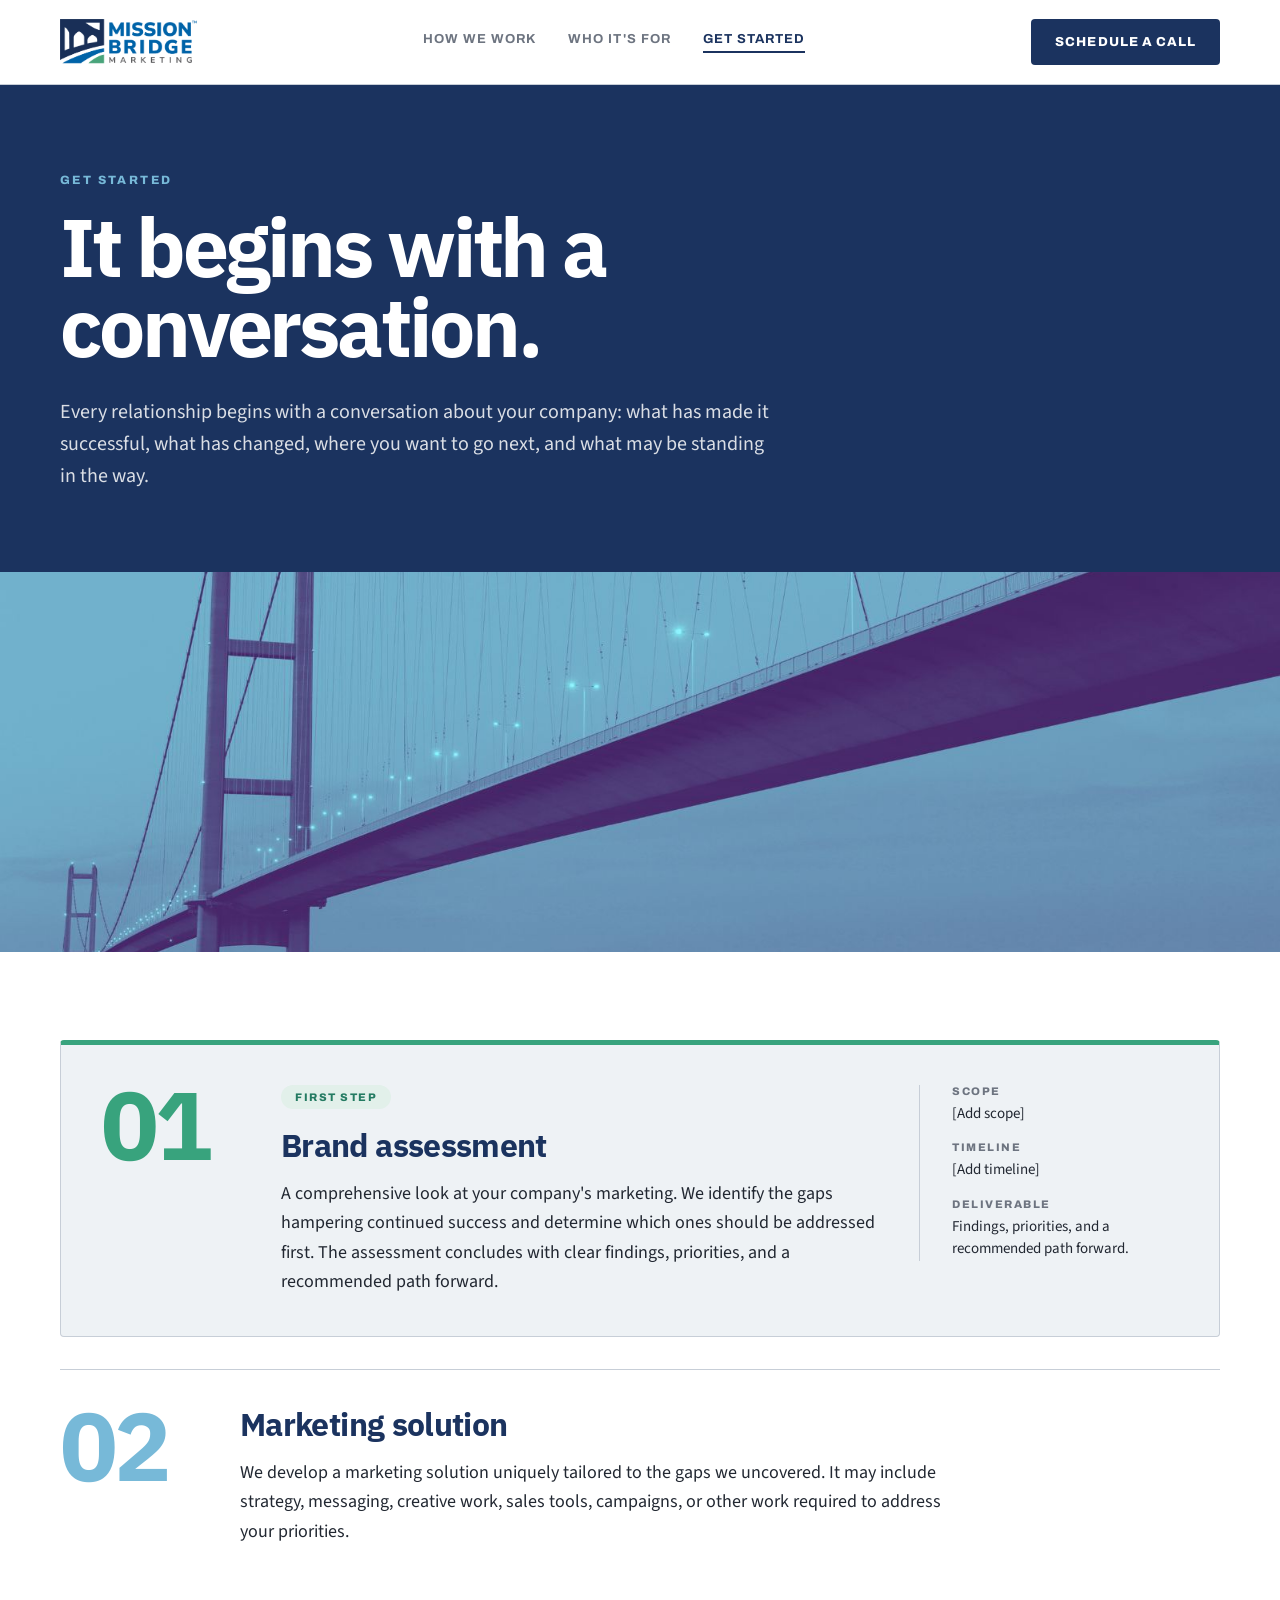
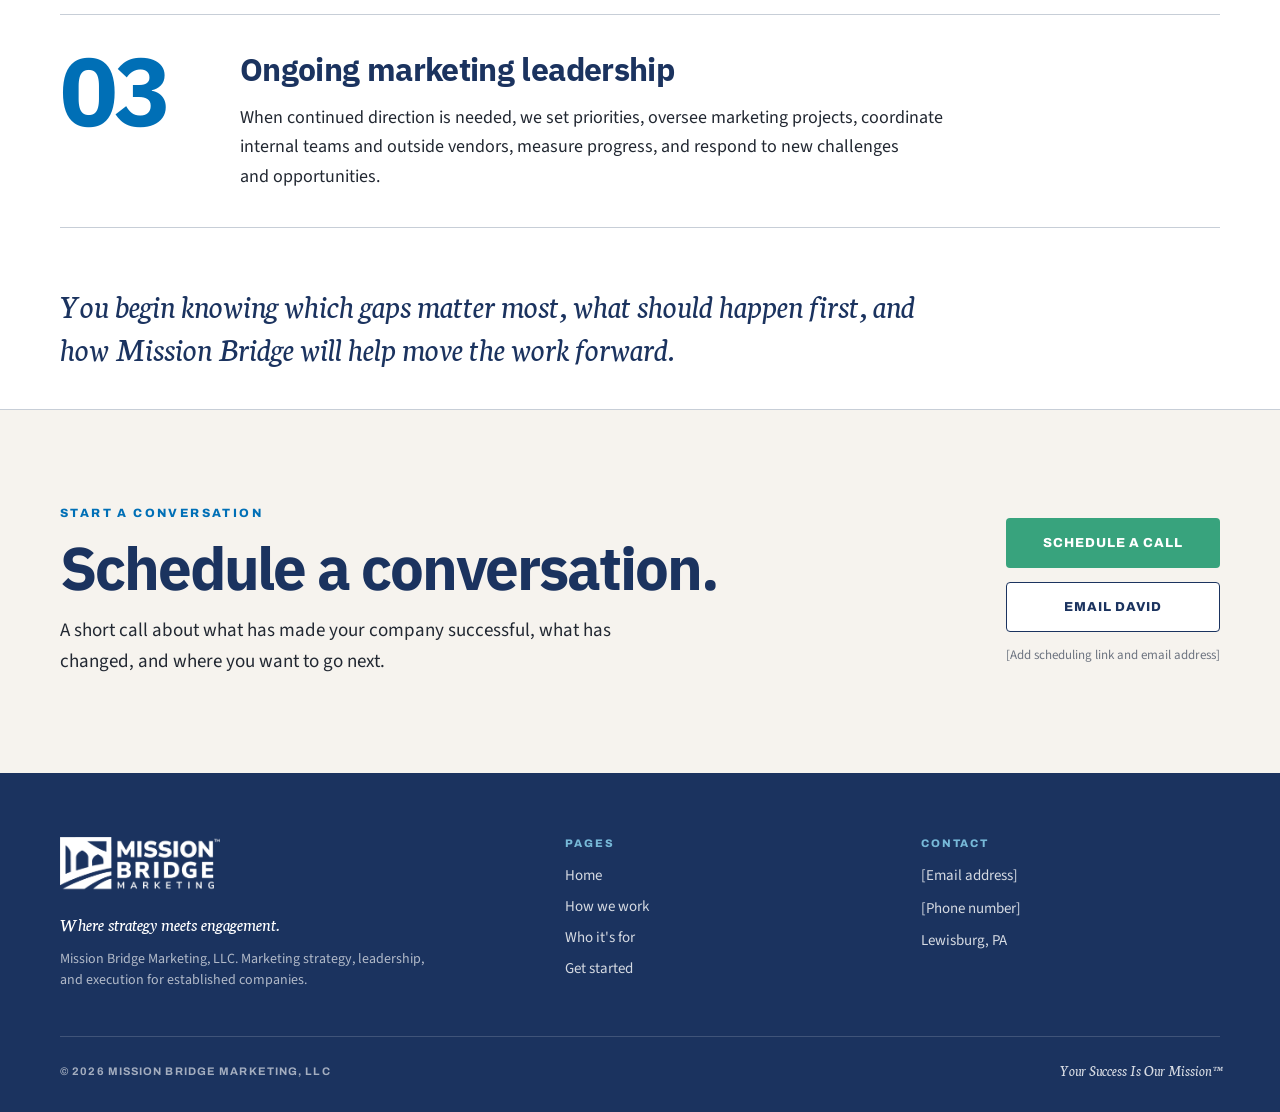
==== get-started.html @ 9111d2ae "Site comp" ====
<!doctype html>
<html lang="en">
<head>
<meta charset="utf-8">
<meta name="viewport" content="width=device-width, initial-scale=1">
<meta name="robots" content="noindex, nofollow">
<title>Get Started · Mission Bridge Marketing</title>
<link rel="stylesheet" href="colors_and_type.css">
<style>
  * { box-sizing: border-box; }
  html, body { margin: 0; padding: 0; }
  body { background: #fff; -webkit-font-smoothing: antialiased; text-rendering: optimizeLegibility; }
  a { color: #006FB6; text-decoration: none; }
  a:hover { color: #1B335F; }
  p { text-wrap: pretty; }
  .hv0:hover{color: #1B335F !important}
  .hv1:hover{color: #1B335F !important}
  .hv2:hover{color: #1B335F !important}
  .hv3:hover{background: #16294c !important;box-shadow: 0 6px 18px rgba(27,51,95,0.10) !important;color: #fff !important}
  .hv4:hover{background: #2f9070 !important;color: #fff !important}
  .hv5:hover{box-shadow: 0 6px 18px rgba(27,51,95,0.10) !important;color: #1B335F !important}
  .hv6:hover{color: #fff !important}
  .hv7:hover{color: #fff !important}
  .hv8:hover{color: #fff !important}
  .hv9:hover{color: #fff !important}

  @media (max-width: 900px) {
    header nav { display: none !important; }
    [style*="padding: 0 40px"] { padding-left: 20px !important; padding-right: 20px !important; }
    [style*="grid-template-columns"] { grid-template-columns: 1fr !important; gap: 32px !important; }
    [style*="border-left: 1px solid var(--mbm-line)"] { border-left: 0 !important; padding-left: 0 !important; }
    h1 { font-size: 48px !important; }
    h2 { font-size: 34px !important; }
    p[style*="font-size: 54px"], p[style*="font-size: 38px"], p[style*="font-size: 34px"] { font-size: 28px !important; }
    [style*="font-size: 96px"] { font-size: 56px !important; }
    [style*="padding: 116px 0"], [style*="padding: 104px 0"], [style*="padding: 96px 0"], [style*="padding: 88px 0"] { padding-top: 64px !important; padding-bottom: 64px !important; }
    [style*="height: 480px"], [style*="height: 420px"], [style*="height: 380px"] { height: 260px !important; }
    .photo-band { height: 220px !important; }
  }
</style>
</head>
<body>
<div style="font-family: var(--font-body); color: var(--mbm-ink); background: #fff;">

  <header style="position: sticky; top: 0; z-index: 30; background: #fff; border-bottom: 1px solid var(--mbm-line);">
    <div style="max-width: 1240px; margin: 0 auto; padding: 0 40px;">
      <div style="display: flex; align-items: center; justify-content: space-between; gap: 32px; height: 84px;">
        <a href="index.html" style="display: inline-flex; align-items: center;">
          <img src="assets/logo-horizontal-full-color.png" alt="Mission Bridge Marketing" style="height: 46px; width: auto; display: block;" />
        </a>
        <nav style="display: flex; align-items: center; gap: 32px;">
          <a href="how-we-work.html" style="font-family: var(--font-utility); font-weight: 700; font-size: 13px; letter-spacing: 0.08em; text-transform: uppercase; color: #6D7480; border-bottom: 2px solid transparent; padding-bottom: 5px; transition: color 200ms var(--ease-standard);" class="hv0">How we work</a>
          <a href="who-its-for.html" style="font-family: var(--font-utility); font-weight: 700; font-size: 13px; letter-spacing: 0.08em; text-transform: uppercase; color: #6D7480; border-bottom: 2px solid transparent; padding-bottom: 5px; transition: color 200ms var(--ease-standard);" class="hv1">Who it's for</a>
          <a href="get-started.html" style="font-family: var(--font-utility); font-weight: 700; font-size: 13px; letter-spacing: 0.08em; text-transform: uppercase; color: #1B335F; border-bottom: 2px solid #1B335F; padding-bottom: 5px; transition: color 200ms var(--ease-standard);" class="hv2">Get started</a>
        </nav>
        <a href="#schedule" style="display: inline-flex; align-items: center; min-height: 46px; padding: 13px 24px; background: var(--mbm-navy); color: #fff; border-radius: 4px; font-family: var(--font-utility); font-weight: 800; font-size: 13px; letter-spacing: 0.08em; text-transform: uppercase; transition: background 200ms var(--ease-standard), box-shadow 200ms var(--ease-standard);" class="hv3">Schedule a call</a>
      </div>
    </div>
    <div data-mbm-progress="true" style="position: absolute; left: 0; bottom: -1px; height: 2px; width: 0; background: var(--mbm-teal); transition: width 120ms linear;"></div>
  </header>

  

  

  

  
  <main>
    <section style="background: var(--mbm-navy);">
      <div style="max-width: 1240px; margin: 0 auto; padding: 0 40px;">
        <div style="padding: 88px 0 80px; max-width: 900px;">
          <div style="font-family: var(--font-utility); font-weight: 800; font-size: 12px; letter-spacing: 0.2em; text-transform: uppercase; color: var(--mbm-sky); margin-bottom: 20px;">Get started</div>
          <h1 style="font-family: var(--font-display); font-weight: 700; font-size: 82px; line-height: 0.98; letter-spacing: -0.038em; color: #fff; margin: 0 0 28px;">It begins with a conversation.</h1>
          <p style="font-family: var(--font-body); font-size: 20px; line-height: 1.6; color: rgba(255,255,255,0.84); margin: 0; max-width: 720px;">Every relationship begins with a conversation about your company: what has made it successful, what has changed, where you want to go next, and what may be standing in the way.</p>
        </div>
      </div>
    </section>
    <div class="photo-band" style="height:380px;background:url(assets/bridges/humber-dusk-blue.jpg) center/cover no-repeat;"></div>


    <section style="background: #fff;">
      <div style="max-width: 1240px; margin: 0 auto; padding: 0 40px;">
        <div style="padding: 88px 0 40px; display: flex; flex-direction: column; gap: 32px;">
          <article style="background: var(--mbm-light-slate); border: 1px solid var(--mbm-line); border-top: 5px solid var(--mbm-teal); border-radius: 4px; padding: 40px; display: grid; grid-template-columns: 140px minmax(0, 1fr) 260px; gap: 40px; align-items: start;">
            <div style="font-family: var(--font-display); font-weight: 700; font-size: 96px; line-height: 0.82; letter-spacing: -0.04em; color: var(--mbm-teal);">01</div>
            <div>
              <div style="display: inline-block; padding: 6px 14px; margin-bottom: 18px; background: var(--mbm-muted-green); color: var(--mbm-deep-teal); border-radius: 999px; font-family: var(--font-utility); font-weight: 800; font-size: 11px; letter-spacing: 0.14em; text-transform: uppercase;">First step</div>
              <h2 style="font-family: var(--font-display); font-weight: 700; font-size: 32px; line-height: 1.14; letter-spacing: -0.02em; color: var(--mbm-navy); margin: 0 0 16px;">Brand assessment</h2>
              <p style="font-family: var(--font-body); font-size: 18px; line-height: 1.62; color: var(--mbm-ink); margin: 0;">A comprehensive look at your company's marketing. We identify the gaps hampering continued success and determine which ones should be addressed first. The assessment concludes with clear findings, priorities, and a recommended path forward.</p>
            </div>
            <div style="display: flex; flex-direction: column; gap: 16px; padding-left: 32px; border-left: 1px solid var(--mbm-line);">
              <div>
                <div style="font-family: var(--font-utility); font-weight: 800; font-size: 11px; letter-spacing: 0.14em; text-transform: uppercase; color: var(--mbm-slate); margin-bottom: 6px;">Scope</div>
                <div style="font-family: var(--font-body); font-size: 15px; line-height: 1.5; color: var(--mbm-ink);">[Add scope]</div>
              </div>
              <div>
                <div style="font-family: var(--font-utility); font-weight: 800; font-size: 11px; letter-spacing: 0.14em; text-transform: uppercase; color: var(--mbm-slate); margin-bottom: 6px;">Timeline</div>
                <div style="font-family: var(--font-body); font-size: 15px; line-height: 1.5; color: var(--mbm-ink);">[Add timeline]</div>
              </div>
              <div>
                <div style="font-family: var(--font-utility); font-weight: 800; font-size: 11px; letter-spacing: 0.14em; text-transform: uppercase; color: var(--mbm-slate); margin-bottom: 6px;">Deliverable</div>
                <div style="font-family: var(--font-body); font-size: 15px; line-height: 1.5; color: var(--mbm-ink);">Findings, priorities, and a recommended path forward.</div>
              </div>
            </div>
          </article>

          <div style="display: grid; grid-template-columns: 140px minmax(0, 1fr); gap: 40px; padding: 36px 0; border-top: 1px solid var(--mbm-line);">
            <div style="font-family: var(--font-display); font-weight: 700; font-size: 96px; line-height: 0.82; letter-spacing: -0.04em; color: var(--mbm-sky);">02</div>
            <div style="max-width: 760px;">
              <h2 style="font-family: var(--font-display); font-weight: 700; font-size: 32px; line-height: 1.14; letter-spacing: -0.02em; color: var(--mbm-navy); margin: 0 0 16px;">Marketing solution</h2>
              <p style="font-family: var(--font-body); font-size: 18px; line-height: 1.62; color: var(--mbm-ink); margin: 0;">We develop a marketing solution uniquely tailored to the gaps we uncovered. It may include strategy, messaging, creative work, sales tools, campaigns, or other work required to address your priorities.</p>
            </div>
          </div>

          <div style="display: grid; grid-template-columns: 140px minmax(0, 1fr); gap: 40px; padding: 36px 0; border-top: 1px solid var(--mbm-line); border-bottom: 1px solid var(--mbm-line);">
            <div style="font-family: var(--font-display); font-weight: 700; font-size: 96px; line-height: 0.82; letter-spacing: -0.04em; color: var(--mbm-blue);">03</div>
            <div style="max-width: 760px;">
              <h2 style="font-family: var(--font-display); font-weight: 700; font-size: 32px; line-height: 1.14; letter-spacing: -0.02em; color: var(--mbm-navy); margin: 0 0 16px;">Ongoing marketing leadership</h2>
              <p style="font-family: var(--font-body); font-size: 18px; line-height: 1.62; color: var(--mbm-ink); margin: 0;">When continued direction is needed, we set priorities, oversee marketing projects, coordinate internal teams and outside vendors, measure progress, and respond to new challenges and opportunities.</p>
            </div>
          </div>

          <p style="font-family: var(--font-editorial); font-style: italic; font-weight: 400; font-size: 34px; line-height: 1.26; color: var(--mbm-navy); margin: 24px 0 0; max-width: 900px;">You begin knowing which gaps matter most, what should happen first, and how Mission Bridge will help move the work forward.</p>
        </div>
      </div>
    </section>
  </main>
  

  <section id="schedule" style="background: var(--mbm-warm-paper); border-top: 1px solid var(--mbm-line);">
    <div style="max-width: 1240px; margin: 0 auto; padding: 0 40px;">
      <div style="padding: 96px 0; display: grid; grid-template-columns: minmax(0, 1fr) auto; gap: 56px; align-items: center;">
        <div>
          <div style="font-family: var(--font-utility); font-weight: 800; font-size: 12px; letter-spacing: 0.2em; text-transform: uppercase; color: var(--mbm-blue); margin-bottom: 18px;">Start a conversation</div>
          <h2 style="font-family: var(--font-display); font-weight: 700; font-size: 60px; line-height: 1.0; letter-spacing: -0.035em; color: var(--mbm-navy); margin: 0 0 18px;">Schedule a conversation.</h2>
          <p style="font-family: var(--font-body); font-size: 19px; line-height: 1.6; color: var(--mbm-ink); margin: 0; max-width: 620px;">A short call about what has made your company successful, what has changed, and where you want to go next.</p>
        </div>
        <div style="display: flex; flex-direction: column; gap: 14px;">
          <a href="#" style="display: inline-flex; align-items: center; justify-content: center; min-height: 50px; padding: 16px 30px; background: var(--mbm-teal); color: #fff; border-radius: 4px; font-family: var(--font-utility); font-weight: 800; font-size: 13px; letter-spacing: 0.08em; text-transform: uppercase; transition: background 200ms var(--ease-standard);" class="hv4">Schedule a call</a>
          <a href="mailto:[email]" style="display: inline-flex; align-items: center; justify-content: center; min-height: 50px; padding: 16px 30px; background: #fff; color: var(--mbm-navy); border: 1.5px solid var(--mbm-navy); border-radius: 4px; font-family: var(--font-utility); font-weight: 800; font-size: 13px; letter-spacing: 0.08em; text-transform: uppercase; transition: box-shadow 200ms var(--ease-standard);" class="hv5">Email David</a>
          <div style="font-family: var(--font-body); font-size: 13px; line-height: 1.5; color: var(--mbm-slate); max-width: 240px;">[Add scheduling link and email address]</div>
        </div>
      </div>
    </div>
  </section>

  <footer style="background: var(--mbm-navy); padding: 64px 0 32px;">
    <div style="max-width: 1240px; margin: 0 auto; padding: 0 40px;">
      <div style="display: grid; grid-template-columns: 1.5fr 1fr 1fr; gap: 56px; padding-bottom: 44px; border-bottom: 1px solid rgba(255,255,255,0.16);">
        <div>
          <img src="assets/logo-horizontal-reversed.png" alt="Mission Bridge Marketing" style="height: 54px; width: auto; display: block; margin-bottom: 20px;" />
          <p style="font-family: var(--font-editorial); font-style: italic; font-size: 19px; line-height: 1.35; color: #fff; margin: 0 0 12px; max-width: 380px;">Where strategy meets engagement.</p>
          <p style="font-family: var(--font-body); font-size: 14px; line-height: 1.55; color: rgba(255,255,255,0.66); margin: 0; max-width: 380px;">Mission Bridge Marketing, LLC. Marketing strategy, leadership, and execution for established companies.</p>
        </div>
        <div>
          <div style="font-family: var(--font-utility); font-weight: 800; font-size: 11px; letter-spacing: 0.18em; text-transform: uppercase; color: var(--mbm-sky); margin-bottom: 16px;">Pages</div>
          <div style="display: flex; flex-direction: column; gap: 10px;">
            <a href="index.html" style="font-family: var(--font-body); font-size: 15px; color: rgba(255,255,255,0.82);" class="hv6">Home</a>
            <a href="how-we-work.html" style="font-family: var(--font-body); font-size: 15px; color: rgba(255,255,255,0.82);" class="hv7">How we work</a>
            <a href="who-its-for.html" style="font-family: var(--font-body); font-size: 15px; color: rgba(255,255,255,0.82);" class="hv8">Who it's for</a>
            <a href="get-started.html" style="font-family: var(--font-body); font-size: 15px; color: rgba(255,255,255,0.82);" class="hv9">Get started</a>
          </div>
        </div>
        <div>
          <div style="font-family: var(--font-utility); font-weight: 800; font-size: 11px; letter-spacing: 0.18em; text-transform: uppercase; color: var(--mbm-sky); margin-bottom: 16px;">Contact</div>
          <div style="display: flex; flex-direction: column; gap: 10px; font-family: var(--font-body); font-size: 15px; line-height: 1.5; color: rgba(255,255,255,0.82);">
            <div>[Email address]</div>
            <div>[Phone number]</div>
            <div>Lewisburg, PA</div>
          </div>
        </div>
      </div>
      <div style="padding-top: 24px; display: flex; justify-content: space-between; align-items: center; flex-wrap: wrap; gap: 12px;">
        <div style="font-family: var(--font-utility); font-weight: 700; font-size: 11px; letter-spacing: 0.1em; text-transform: uppercase; color: rgba(255,255,255,0.6);">&copy; 2026 Mission Bridge Marketing, LLC</div>
        <div style="font-family: var(--font-editorial); font-style: italic; font-size: 15px; color: rgba(255,255,255,0.82);">Your Success Is Our Mission&trade;</div>
      </div>
    </div>
  </footer>
</div>
<script>
(function () {
  var bar = document.querySelector('[data-mbm-progress]');
  function update() {
    var h = document.documentElement, max = h.scrollHeight - h.clientHeight;
    bar.style.width = (max > 0 ? (h.scrollTop / max) * 100 : 0) + '%';
  }
  window.addEventListener('scroll', update, { passive: true });
  update();
})();
</script>
</body>
</html>
---- colors_and_type.css ----
/* =============================================================
   Mission Bridge Marketing — Core Tokens
   Colors, typography, spacing, radius, shadow, and semantic
   element styles. Import this in any Mission Bridge artifact.
   ============================================================= */

/* ----- Web fonts (local TTFs in /fonts) -------------------- */
@font-face {
  font-family: "IBM Plex Sans";
  src: url("fonts/IBMPlexSans-VariableFont.ttf") format("truetype-variations");
  font-weight: 100 900;
  font-style: normal;
  font-display: swap;
}
@font-face {
  font-family: "IBM Plex Sans";
  src: url("fonts/IBMPlexSans-Italic-VariableFont.ttf") format("truetype-variations");
  font-weight: 100 900;
  font-style: italic;
  font-display: swap;
}
@font-face {
  font-family: "Source Sans 3";
  src: url("fonts/SourceSans3-VariableFont.ttf") format("truetype-variations");
  font-weight: 200 900;
  font-style: normal;
  font-display: swap;
}
@font-face {
  font-family: "Source Sans 3";
  src: url("fonts/SourceSans3-Italic-VariableFont.ttf") format("truetype-variations");
  font-weight: 200 900;
  font-style: italic;
  font-display: swap;
}
@font-face {
  font-family: "Archivo";
  src: url("fonts/Archivo-VariableFont.ttf") format("truetype-variations");
  font-weight: 100 900;
  font-style: normal;
  font-display: swap;
}
@font-face {
  font-family: "Archivo";
  src: url("fonts/Archivo-Italic-VariableFont.ttf") format("truetype-variations");
  font-weight: 100 900;
  font-style: italic;
  font-display: swap;
}
@font-face {
  font-family: "Neuton";
  src: url("fonts/Neuton-Light.ttf") format("truetype");
  font-weight: 300;
  font-style: normal;
  font-display: swap;
}
@font-face {
  font-family: "Neuton";
  src: url("fonts/Neuton-Regular.ttf") format("truetype");
  font-weight: 400;
  font-style: normal;
  font-display: swap;
}
@font-face {
  font-family: "Neuton";
  src: url("fonts/Neuton-Italic.ttf") format("truetype");
  font-weight: 400;
  font-style: italic;
  font-display: swap;
}
@font-face {
  font-family: "Neuton";
  src: url("fonts/Neuton-Bold.ttf") format("truetype");
  font-weight: 700;
  font-style: normal;
  font-display: swap;
}
@font-face {
  font-family: "Neuton";
  src: url("fonts/Neuton-ExtraBold.ttf") format("truetype");
  font-weight: 800;
  font-style: normal;
  font-display: swap;
}

:root {
  /* ---------- Primary brand palette ---------- */
  --mbm-navy: #1B335F;          /* Foundation Navy — authority */
  --mbm-blue: #006FB6;          /* Bridge Blue — connection */
  --mbm-teal: #38A37D;          /* Mission Teal — action */

  /* ---------- Secondary support ---------- */
  --mbm-sky: #77B9D8;
  --mbm-deep-teal: #247B62;
  --mbm-muted-blue: #DBE9F2;
  --mbm-muted-green: #E2F0EA;

  /* ---------- Neutrals ---------- */
  --mbm-ink: #222832;
  --mbm-slate: #6D7480;
  --mbm-line: #C7CED7;
  --mbm-light-slate: #EEF2F5;
  --mbm-warm-paper: #F6F3EE;
  --mbm-white: #FFFFFF;

  /* ---------- Semantic (status only — not brand) ---------- */
  --mbm-success: #2E7D5B;       --mbm-success-tint: #E6F3EC;
  --mbm-warning: #C58A1C;       --mbm-warning-tint: #F9EFD8;
  --mbm-critical: #B34A3C;      --mbm-critical-tint: #F8E4E1;
  --mbm-info: #4F7FA3;          --mbm-info-tint: #E7F0F6;
  --mbm-outlier: #7A5C8E;       --mbm-outlier-tint: #EEE7F3;

  /* ---------- Semantic surface tokens ---------- */
  --bg: var(--mbm-white);
  --bg-soft: var(--mbm-warm-paper);
  --bg-panel: var(--mbm-light-slate);
  --bg-inverse: var(--mbm-navy);
  --fg: var(--mbm-ink);
  --fg-muted: var(--mbm-slate);
  --fg-on-dark: var(--mbm-white);
  --border: var(--mbm-line);
  --rule: var(--mbm-navy);

  /* ---------- Typography families ---------- */
  --font-display: "IBM Plex Sans", "Helvetica Neue", Arial, sans-serif;
  --font-editorial: "Neuton", Georgia, "Times New Roman", serif;
  --font-body: "Source Sans 3", "Helvetica Neue", Arial, sans-serif;
  --font-utility: "Archivo", "Helvetica Neue", Arial, sans-serif;
  --font-mono: ui-monospace, "SF Mono", Menlo, Consolas, monospace;

  /* ---------- Type scale (display: IBM Plex Sans) ---------- */
  --t-h1-size: 72px;            /* 56–88 range */
  --t-h1-weight: 700;
  --t-h1-leading: 1.04;
  --t-h1-tracking: -0.02em;

  --t-h2-size: 36px;            /* 32–40 */
  --t-h2-weight: 700;
  --t-h2-leading: 1.12;
  --t-h2-tracking: -0.01em;

  --t-h3-size: 24px;            /* 22–28 */
  --t-h3-weight: 600;
  --t-h3-leading: 1.25;
  --t-h3-tracking: -0.005em;

  /* H4 / Label — Archivo 800 uppercase */
  --t-h4-size: 14px;
  --t-h4-weight: 800;
  --t-h4-tracking: 0.08em;

  /* Eyebrow — Archivo 800 uppercase */
  --t-eyebrow-size: 12px;
  --t-eyebrow-weight: 800;
  --t-eyebrow-tracking: 0.18em;

  /* Strategic Subhead — Neuton italic */
  --t-strategic-size: 32px;     /* 26–44 */
  --t-strategic-weight: 400;
  --t-strategic-leading: 1.25;

  /* Body — Source Sans 3 */
  --t-body-size: 17px;          /* 16–18 */
  --t-body-weight: 400;
  --t-body-leading: 1.55;

  /* Small / Meta */
  --t-small-size: 13px;
  --t-small-weight: 600;
  --t-small-tracking: 0.01em;

  /* ---------- Spacing scale (8px grid) ---------- */
  --space-0: 0;
  --space-1: 4px;
  --space-2: 8px;
  --space-3: 12px;
  --space-4: 16px;
  --space-5: 20px;
  --space-6: 24px;
  --space-7: 32px;
  --space-8: 40px;
  --space-9: 48px;
  --space-10: 64px;
  --space-11: 80px;
  --space-12: 120px;

  /* ---------- Radius — restrained, not decorative ---------- */
  --radius-none: 0;
  --radius-sm: 2px;             /* fields, small chips */
  --radius-md: 4px;             /* buttons, cards default */
  --radius-lg: 8px;              /* large cards, modals */
  --radius-pill: 999px;          /* status pills only */

  /* ---------- Borders & rules ---------- */
  --border-hairline: 1px solid var(--mbm-line);
  --rule-navy: 4px solid var(--mbm-navy);
  --rule-navy-thin: 2px solid var(--mbm-navy);

  /* ---------- Shadow system — soft, layered, never punchy ---------- */
  --shadow-xs: 0 1px 2px rgba(27, 51, 95, 0.06);
  --shadow-sm: 0 2px 6px rgba(27, 51, 95, 0.08);
  --shadow-md: 0 6px 18px rgba(27, 51, 95, 0.10);
  --shadow-lg: 0 16px 40px rgba(27, 51, 95, 0.14);
  --shadow-inset: inset 0 0 0 1px rgba(27, 51, 95, 0.08);

  /* ---------- Motion ---------- */
  --ease-standard: cubic-bezier(0.2, 0.6, 0.2, 1);
  --ease-out: cubic-bezier(0.16, 1, 0.3, 1);
  --dur-fast: 120ms;
  --dur-base: 200ms;
  --dur-slow: 320ms;

  /* ---------- Layout ---------- */
  --container-max: 1200px;
  --container-narrow: 760px;    /* long-form reading */
}

/* =============================================================
   Semantic element styles
   ============================================================= */

.mbm-body,
body.mbm {
  font-family: var(--font-body);
  font-size: var(--t-body-size);
  font-weight: var(--t-body-weight);
  line-height: var(--t-body-leading);
  color: var(--fg);
  background: var(--bg);
  -webkit-font-smoothing: antialiased;
  text-rendering: optimizeLegibility;
}

.mbm-h1, h1.mbm {
  font-family: var(--font-display);
  font-weight: var(--t-h1-weight);
  font-size: var(--t-h1-size);
  line-height: var(--t-h1-leading);
  letter-spacing: var(--t-h1-tracking);
  color: var(--mbm-navy);
  margin: 0;
}

.mbm-h2, h2.mbm {
  font-family: var(--font-display);
  font-weight: var(--t-h2-weight);
  font-size: var(--t-h2-size);
  line-height: var(--t-h2-leading);
  letter-spacing: var(--t-h2-tracking);
  color: var(--mbm-navy);
  margin: 0;
}

.mbm-h3, h3.mbm {
  font-family: var(--font-display);
  font-weight: var(--t-h3-weight);
  font-size: var(--t-h3-size);
  line-height: var(--t-h3-leading);
  letter-spacing: var(--t-h3-tracking);
  color: var(--mbm-navy);
  margin: 0;
}

.mbm-h4, h4.mbm {
  font-family: var(--font-utility);
  font-weight: var(--t-h4-weight);
  font-size: var(--t-h4-size);
  letter-spacing: var(--t-h4-tracking);
  text-transform: uppercase;
  color: var(--mbm-navy);
  margin: 0;
}

.mbm-eyebrow {
  font-family: var(--font-utility);
  font-weight: var(--t-eyebrow-weight);
  font-size: var(--t-eyebrow-size);
  letter-spacing: var(--t-eyebrow-tracking);
  text-transform: uppercase;
  color: var(--mbm-blue);
  display: inline-block;
}

.mbm-strategic {
  font-family: var(--font-editorial);
  font-style: italic;
  font-weight: var(--t-strategic-weight);
  font-size: var(--t-strategic-size);
  line-height: var(--t-strategic-leading);
  color: var(--mbm-navy);
}

.mbm-body-text, p.mbm {
  font-family: var(--font-body);
  font-size: var(--t-body-size);
  line-height: var(--t-body-leading);
  color: var(--fg);
}

.mbm-meta, small.mbm {
  font-family: var(--font-body);
  font-size: var(--t-small-size);
  font-weight: var(--t-small-weight);
  letter-spacing: var(--t-small-tracking);
  color: var(--fg-muted);
}

.mbm-label {
  font-family: var(--font-utility);
  font-weight: 700;
  font-size: 12px;
  letter-spacing: 0.08em;
  text-transform: uppercase;
  color: var(--mbm-slate);
}

/* Top-of-document navy rule */
.mbm-rule {
  height: 4px;
  background: var(--mbm-navy);
  border: 0;
  margin: 0;
}
.mbm-rule--thin { height: 2px; }
.mbm-rule--blue { background: var(--mbm-blue); }
.mbm-rule--teal { background: var(--mbm-teal); }
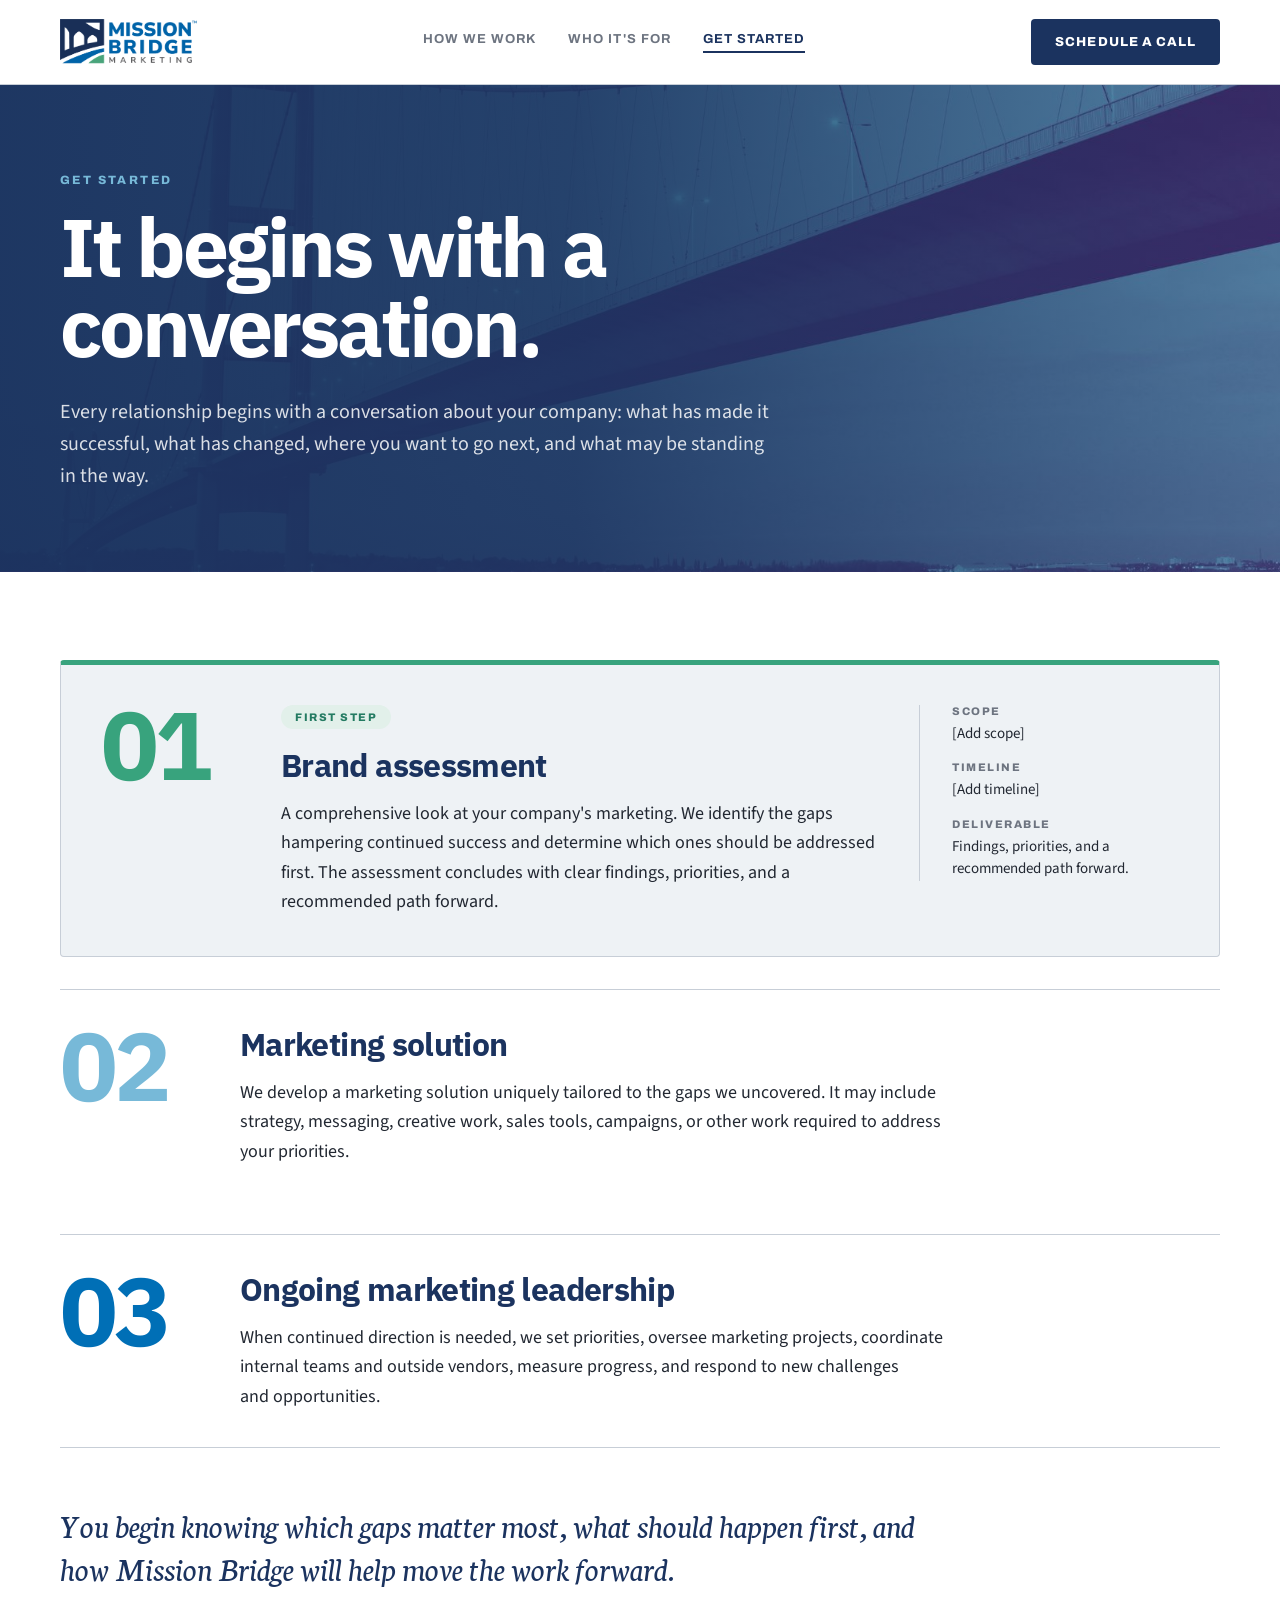
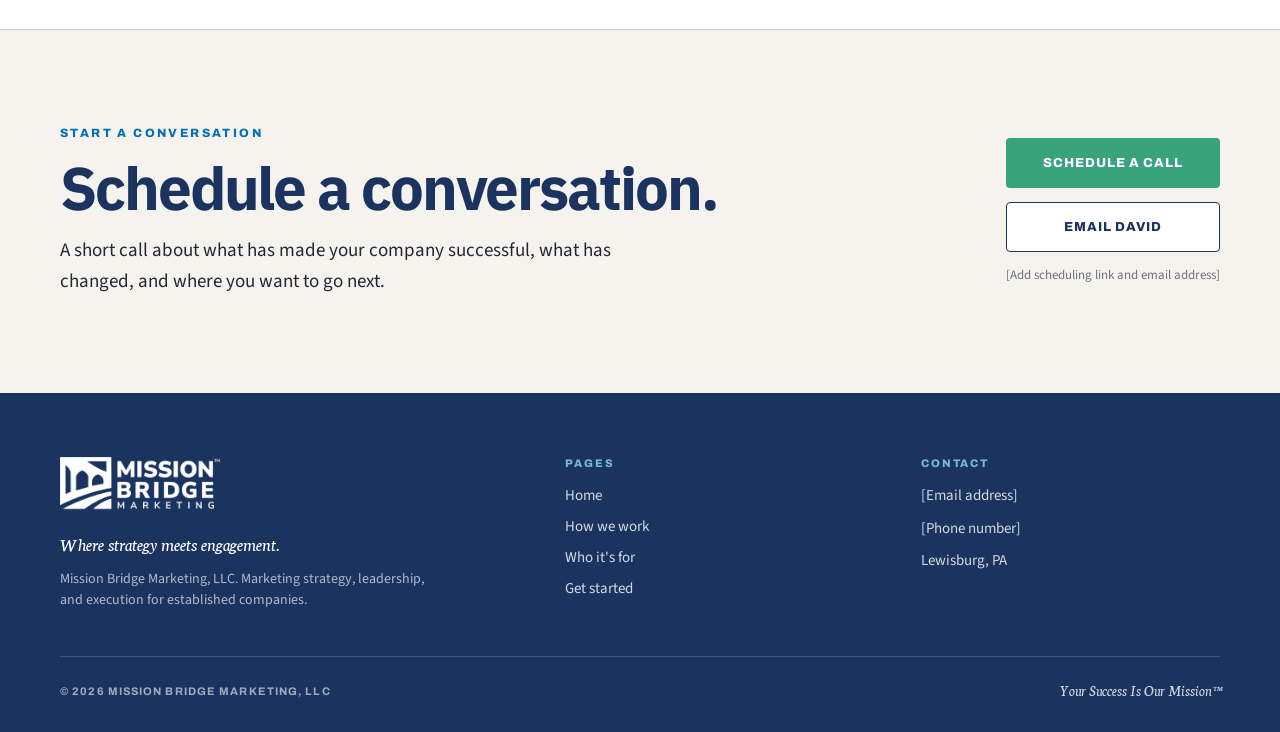
==== commit 8d605d2c: "Use bridge photos as section backgrounds" ====
--- a/get-started.html
+++ b/get-started.html
@@ -24,6 +24,16 @@
   .hv8:hover{color: #fff !important}
   .hv9:hover{color: #fff !important}
 
+  .photo-bg { background-size: cover !important; background-position: center right !important; background-repeat: no-repeat !important; }
+  .photo-navy  { background-image: linear-gradient(90deg, rgba(27,51,95,0.97) 0%, rgba(27,51,95,0.88) 45%, rgba(27,51,95,0.35) 100%), var(--photo) !important; }
+  .photo-slate { background-image: linear-gradient(90deg, rgba(238,242,245,0.98) 0%, rgba(238,242,245,0.92) 50%, rgba(238,242,245,0.15) 100%), var(--photo) !important; }
+  .photo-paper { background-image: linear-gradient(90deg, rgba(246,243,238,0.98) 0%, rgba(246,243,238,0.92) 50%, rgba(246,243,238,0.15) 100%), var(--photo) !important; }
+
+  @media (max-width: 900px) {
+    .photo-navy  { background-image: linear-gradient(rgba(27,51,95,0.86), rgba(27,51,95,0.86)), var(--photo) !important; }
+    .photo-slate { background-image: linear-gradient(rgba(238,242,245,0.9), rgba(238,242,245,0.9)), var(--photo) !important; }
+    .photo-paper { background-image: linear-gradient(rgba(246,243,238,0.9), rgba(246,243,238,0.9)), var(--photo) !important; }
+  }
   @media (max-width: 900px) {
     header nav { display: none !important; }
     [style*="padding: 0 40px"] { padding-left: 20px !important; padding-right: 20px !important; }
@@ -34,8 +44,6 @@
     p[style*="font-size: 54px"], p[style*="font-size: 38px"], p[style*="font-size: 34px"] { font-size: 28px !important; }
     [style*="font-size: 96px"] { font-size: 56px !important; }
     [style*="padding: 116px 0"], [style*="padding: 104px 0"], [style*="padding: 96px 0"], [style*="padding: 88px 0"] { padding-top: 64px !important; padding-bottom: 64px !important; }
-    [style*="height: 480px"], [style*="height: 420px"], [style*="height: 380px"] { height: 260px !important; }
-    .photo-band { height: 220px !important; }
   }
 </style>
 </head>
@@ -67,7 +75,7 @@
 
   
   <main>
-    <section style="background: var(--mbm-navy);">
+    <section style="background: var(--mbm-navy); --photo: url(assets/bridges/humber-dusk-blue.jpg);" class="photo-bg photo-navy">
       <div style="max-width: 1240px; margin: 0 auto; padding: 0 40px;">
         <div style="padding: 88px 0 80px; max-width: 900px;">
           <div style="font-family: var(--font-utility); font-weight: 800; font-size: 12px; letter-spacing: 0.2em; text-transform: uppercase; color: var(--mbm-sky); margin-bottom: 20px;">Get started</div>
@@ -76,8 +84,6 @@
         </div>
       </div>
     </section>
-    <div class="photo-band" style="height:380px;background:url(assets/bridges/humber-dusk-blue.jpg) center/cover no-repeat;"></div>
-
 
     <section style="background: #fff;">
       <div style="max-width: 1240px; margin: 0 auto; padding: 0 40px;">
